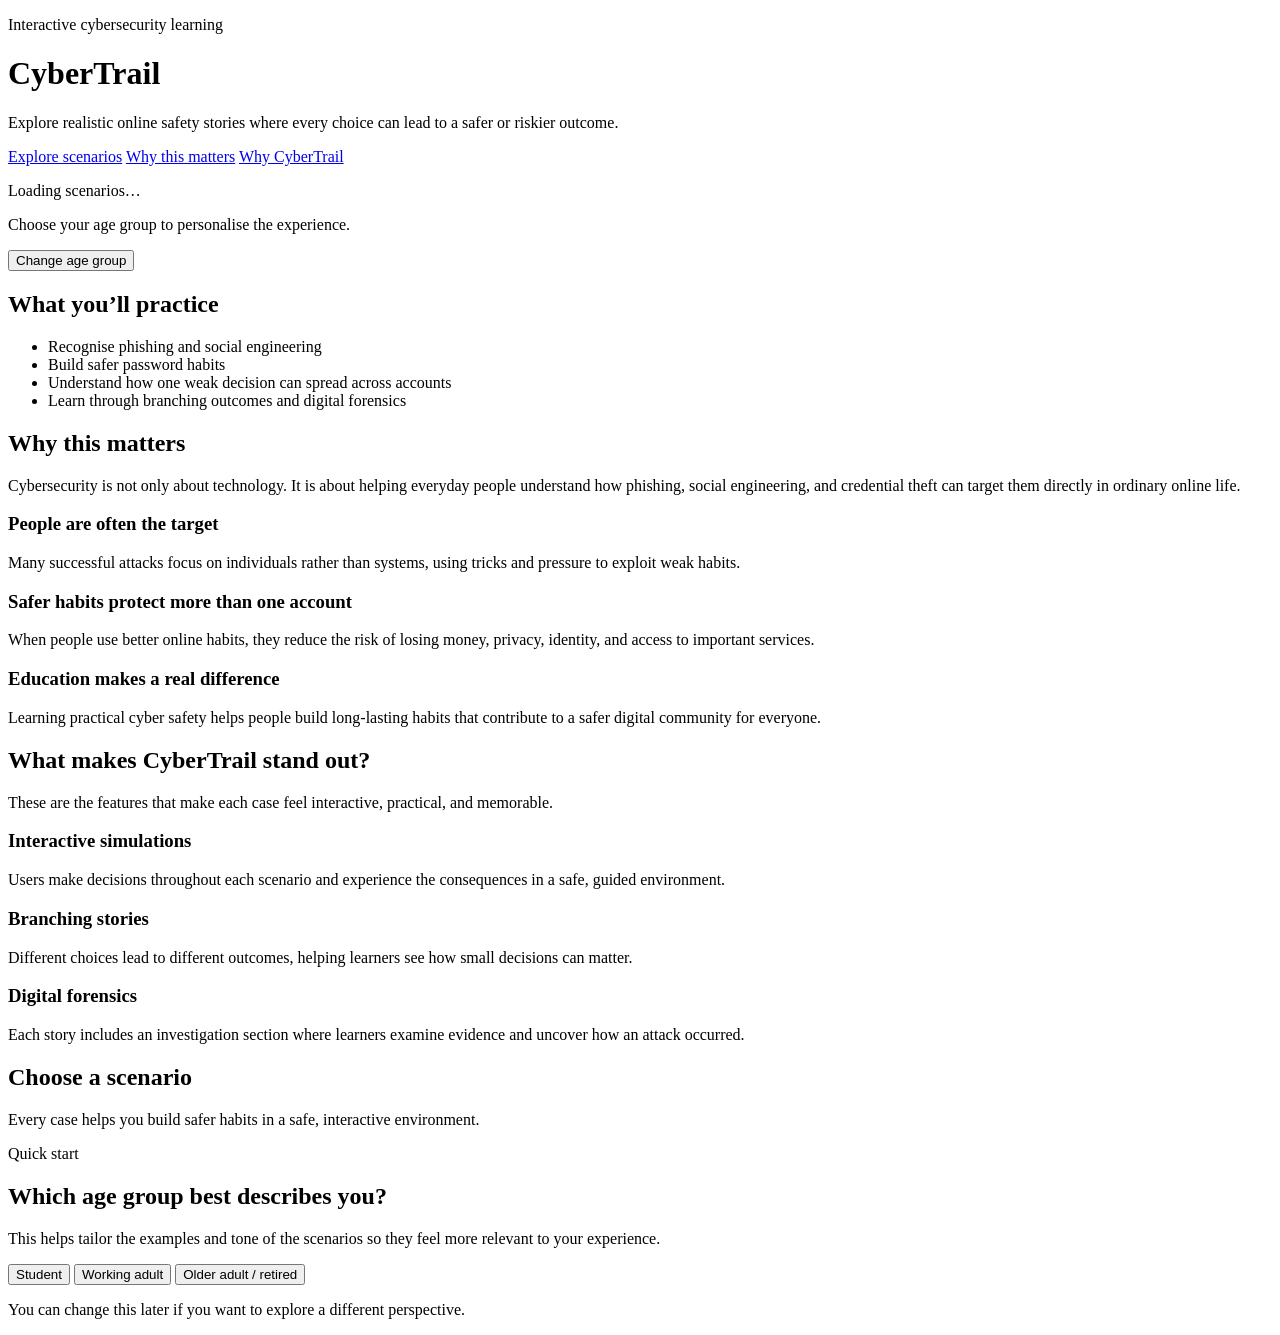
==== index.html @ ab42c4f7 "Create index.html Dashboard, showing things like why it is important to have safe habits online and " ====
<!DOCTYPE html>
<html lang="en">
<head>
  <meta charset="UTF-8">
  <meta name="viewport" content="width=device-width, initial-scale=1.0">
  <title>CyberTrail Dashboard</title>
  <link rel="stylesheet" href="css/dashboard_style.css">
</head>
<body>
  <div class="dashboard-shell">
    <header class="hero">
      <div class="hero-copy">
        <p class="eyebrow">Interactive cybersecurity learning</p>
        <h1>CyberTrail</h1>
        <p class="hero-text">
          Explore realistic online safety stories where every choice can lead to a safer or riskier outcome.
        </p>
        <div class="hero-actions">
          <a class="primary-btn" href="#scenarios">Explore scenarios</a>
          <a class="secondary-btn" href="#why-this-matters">Why this matters</a>
          <a class="secondary-btn" href="#why-cybertrail">Why CyberTrail</a>
        </div>
      </div>

      <div class="hero-panel">
        <p class="hero-pill" id="scenario-count">Loading scenarios…</p>
        <p class="hero-pill hero-pill--subtle" id="age-group-summary">Choose your age group to personalise the experience.</p>
        <button type="button" class="secondary-btn age-reopen-btn" id="age-group-trigger">Change age group</button>
        <h2>What you’ll practice</h2>
        <ul>
          <li>Recognise phishing and social engineering</li>
          <li>Build safer password habits</li>
          <li>Understand how one weak decision can spread across accounts</li>
          <li>Learn through branching outcomes and digital forensics</li>
        </ul>
      </div>
    </header>

    <main>
      <section id="why-this-matters" class="info-section">
        <div class="section-heading">
          <h2>Why this matters</h2>
          <p>Cybersecurity is not only about technology. It is about helping everyday people understand how phishing, social engineering, and credential theft can target them directly in ordinary online life.</p>
        </div>
        <div class="info-grid">
          <article class="info-card">
            <h3>People are often the target</h3>
            <p>Many successful attacks focus on individuals rather than systems, using tricks and pressure to exploit weak habits.</p>
          </article>
          <article class="info-card">
            <h3>Safer habits protect more than one account</h3>
            <p>When people use better online habits, they reduce the risk of losing money, privacy, identity, and access to important services.</p>
          </article>
          <article class="info-card">
            <h3>Education makes a real difference</h3>
            <p>Learning practical cyber safety helps people build long-lasting habits that contribute to a safer digital community for everyone.</p>
          </article>
        </div>
      </section>

      <section id="why-cybertrail" class="dashboard-section">
        <div class="section-heading">
          <h2>What makes CyberTrail stand out?</h2>
          <p>These are the features that make each case feel interactive, practical, and memorable.</p>
        </div>
        <div class="info-grid">
          <article class="info-card">
            <h3>Interactive simulations</h3>
            <p>Users make decisions throughout each scenario and experience the consequences in a safe, guided environment.</p>
          </article>
          <article class="info-card">
            <h3>Branching stories</h3>
            <p>Different choices lead to different outcomes, helping learners see how small decisions can matter.</p>
          </article>
          <article class="info-card">
            <h3>Digital forensics</h3>
            <p>Each story includes an investigation section where learners examine evidence and uncover how an attack occurred.</p>
          </article>
        </div>
      </section>

      <section id="scenarios" class="dashboard-section">
        <div class="section-heading">
          <h2>Choose a scenario</h2>
          <p>Every case helps you build safer habits in a safe, interactive environment.</p>
        </div>
        <div id="dashboard" class="dashboard-grid"></div>
      </section>
    </main>
  </div>

  <div id="age-group-modal" class="modal is-hidden" aria-hidden="true">
    <div class="modal-card">
      <p class="eyebrow">Quick start</p>
      <h2>Which age group best describes you?</h2>
      <p class="modal-copy">This helps tailor the examples and tone of the scenarios so they feel more relevant to your experience.</p>
      <div class="age-options">
        <button class="age-option" data-age-group="student">Student</button>
        <button class="age-option" data-age-group="working-adult">Working adult</button>
        <button class="age-option" data-age-group="older-adult">Older adult / retired</button>
      </div>
      <p class="modal-help">You can change this later if you want to explore a different perspective.</p>
    </div>
  </div>

  <script src="data/password_student.js"></script>
  <script src="js/dashboard.js"></script>
</body>
</html>
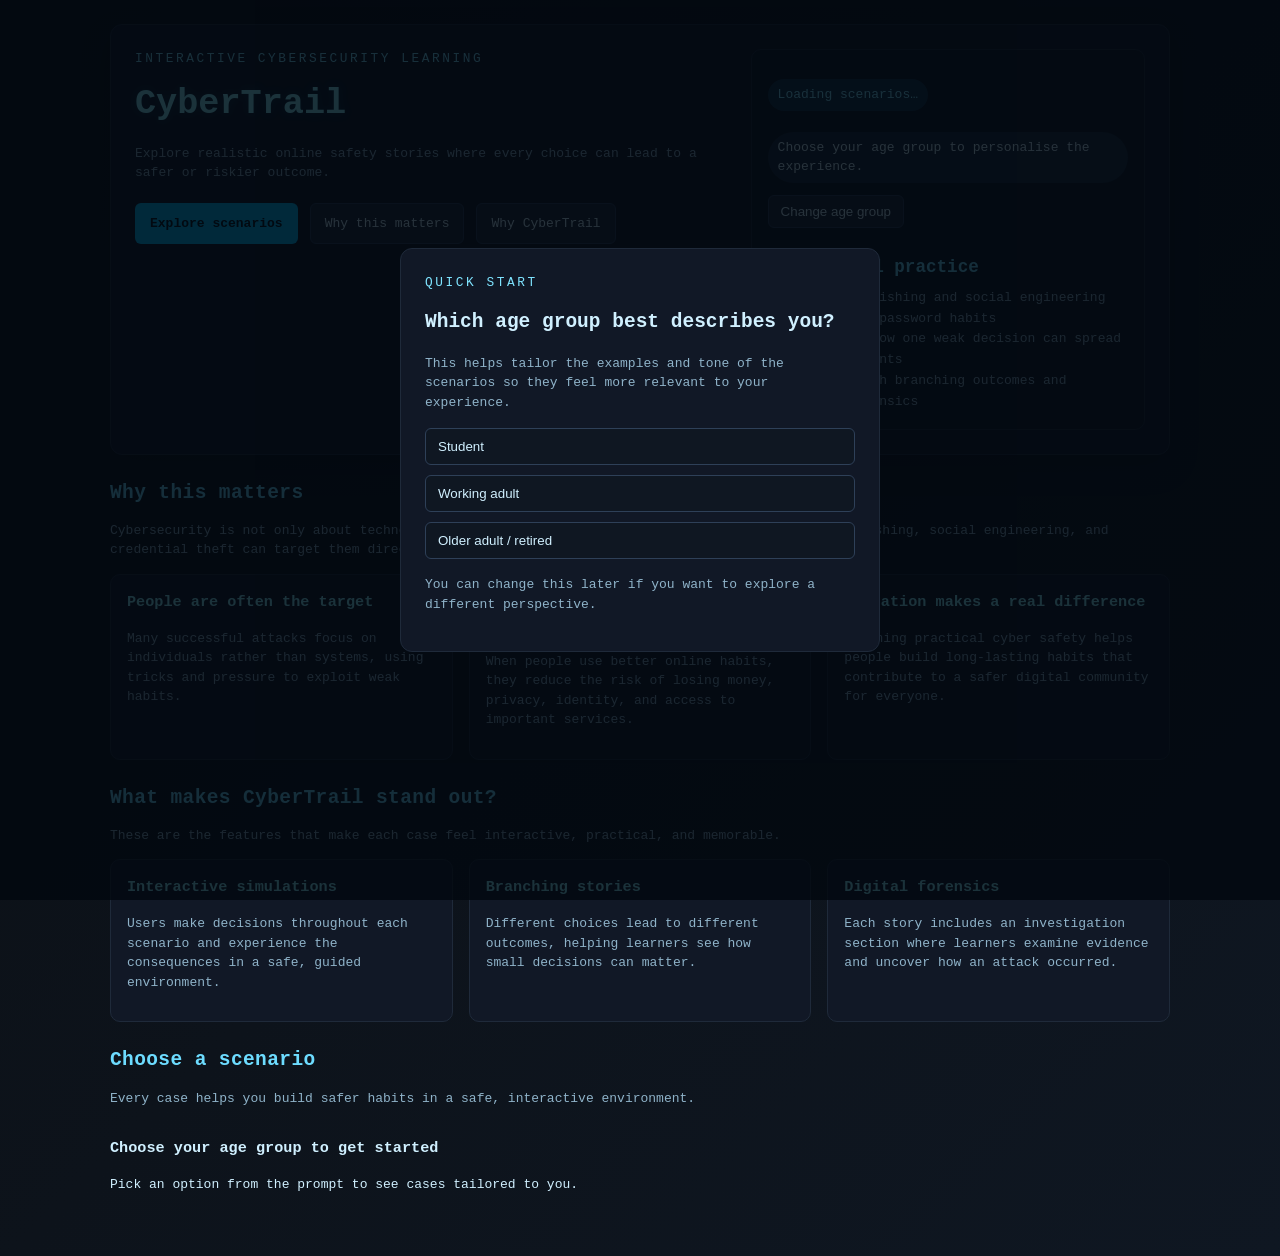
==== commit ad8efd69: "Update index.html Uses the new manifest.js and scenario-loader.js files." ====
--- a/index.html
+++ b/index.html
@@ -16,7 +16,7 @@
           Explore realistic online safety stories where every choice can lead to a safer or riskier outcome.
         </p>
         <div class="hero-actions">
-          <a class="primary-btn" href="#scenarios">Explore scenarios</a>
+          <a class="primary-btn" href="#scenario-list">Explore scenarios</a>
           <a class="secondary-btn" href="#why-this-matters">Why this matters</a>
           <a class="secondary-btn" href="#why-cybertrail">Why CyberTrail</a>
         </div>
@@ -79,7 +79,7 @@
         </div>
       </section>
 
-      <section id="scenarios" class="dashboard-section">
+      <section id="scenario-list" class="dashboard-section">
         <div class="section-heading">
           <h2>Choose a scenario</h2>
           <p>Every case helps you build safer habits in a safe, interactive environment.</p>
@@ -103,7 +103,8 @@
     </div>
   </div>
 
-  <script src="data/password_student.js"></script>
+  <script src="data/manifest.js"></script>
+  <script src="js/scenario-loader.js"></script>
   <script src="js/dashboard.js"></script>
 </body>
 </html>
--- a/css/dashboard_style.css
+++ b/css/dashboard_style.css
@@ -0,0 +1,269 @@
+:root {
+  --bg: #0b0f14;
+  --panel: #111826;
+  --panel-alt: #0f1722;
+  --border: #1f2a3a;
+  --accent: #00c2ff;
+  --accent-strong: #0099cc;
+  --accent-soft: #7fe4ff;
+  --heading: #8ef4ff;
+  --heading-alt: #6ddcff;
+  --text: #d0f0ff;
+  --muted: #8fb3c9;
+}
+
+* {
+  box-sizing: border-box;
+  scroll-behavior: smooth;
+}
+
+html {
+  scroll-padding-top: 15px;
+}
+
+body {
+  margin: 0;
+  min-height: 100vh;
+  background: linear-gradient(135deg, #0b0f14 0%, #0f1722 100%);
+  color: var(--text);
+  font-family: monospace;
+  line-height: 1.5;
+}
+
+.dashboard-shell {
+  max-width: 1100px;
+  margin: 0 auto;
+  padding: 24px 20px 48px;
+}
+
+.hero {
+  display: grid;
+  grid-template-columns: 1.2fr 0.8fr;
+  gap: 24px;
+  align-items: start;
+  background: var(--panel);
+  border: 1px solid var(--border);
+  border-radius: 12px;
+  padding: 24px;
+  margin-bottom: 24px;
+  box-shadow: 0 12px 30px rgba(0, 0, 0, 0.2);
+}
+
+.eyebrow {
+  margin: 0 0 10px;
+  color: var(--accent-soft);
+  text-transform: uppercase;
+  letter-spacing: 0.2em;
+  font-size: 0.8rem;
+}
+
+.hero h1 {
+  margin: 0 0 8px;
+  font-size: 2.2rem;
+  color: var(--heading);
+  text-shadow: 0 0 10px rgba(0, 194, 255, 0.18);
+}
+
+.hero-text,
+.section-heading p,
+.info-card p,
+.scenario-card p,
+.modal-copy,
+.modal-help {
+  color: var(--muted);
+}
+
+.hero-actions {
+  display: flex;
+  flex-wrap: wrap;
+  gap: 8px;
+  margin-top: 16px;
+}
+
+.primary-btn,
+.secondary-btn {
+  display: inline-block;
+  text-decoration: none;
+  border-radius: 6px;
+  padding: 10px 14px;
+  margin: 4px 4px 0 0;
+  border: 1px solid transparent;
+}
+
+.primary-btn {
+  background: var(--accent);
+  color: #03131d;
+  font-weight: bold;
+}
+
+.secondary-btn,
+.age-reopen-btn {
+  background: #1f2a3a;
+  color: var(--text);
+  border-color: #2e4058;
+}
+
+.primary-btn:hover {
+  background: var(--accent-strong);
+}
+
+.secondary-btn:hover,
+.age-reopen-btn:hover {
+  background: #243447;
+}
+
+.hero-panel {
+  background: var(--panel-alt);
+  border: 1px solid var(--border);
+  border-radius: 10px;
+  padding: 16px;
+}
+
+.hero-panel h2 {
+  margin: 14px 0 8px;
+  font-size: 1.1rem;
+  color: var(--heading-alt);
+}
+
+.hero-panel ul {
+  margin: 0;
+  padding-left: 18px;
+  color: var(--muted);
+  line-height: 1.6;
+}
+
+.hero-pill {
+  display: inline-block;
+  background: #14344a;
+  color: var(--accent-soft);
+  padding: 6px 10px;
+  border-radius: 999px;
+  margin-bottom: 8px;
+}
+
+.hero-pill--subtle {
+  background: #1b2b3d;
+  color: var(--text);
+}
+
+.age-reopen-btn {
+  margin: 4px 0 12px 0;
+  padding: 8px 12px;
+}
+
+.info-section,
+.dashboard-section {
+  margin-top: 24px;
+}
+
+.section-heading {
+  margin-bottom: 14px;
+}
+
+.section-heading h2 {
+  margin: 10px 0 8px;
+  color: var(--heading-alt);
+  letter-spacing: 0.02em;
+}
+
+.info-grid,
+.dashboard-grid {
+  display: grid;
+  gap: 16px;
+}
+
+.info-grid {
+  grid-template-columns: repeat(3, minmax(0, 1fr));
+}
+
+.dashboard-grid {
+  grid-template-columns: repeat(2, minmax(0, 1fr));
+}
+
+.info-card,
+.scenario-card {
+  background: var(--panel);
+  border: 1px solid var(--border);
+  border-radius: 10px;
+  padding: 16px;
+}
+
+.info-card h3,
+.scenario-card h3 {
+  margin-top: 0;
+  color: var(--heading);
+}
+
+.card-top {
+  display: flex;
+  gap: 8px;
+  flex-wrap: wrap;
+  margin-bottom: 10px;
+}
+
+.card-badge {
+  background: #14344a;
+  color: var(--accent-soft);
+  padding: 4px 8px;
+  border-radius: 999px;
+  font-size: 0.85rem;
+}
+
+.card-badge.secondary {
+  background: #1b2b3d;
+  color: #9bd9ff;
+}
+
+.modal {
+  position: fixed;
+  inset: 0;
+  background: rgba(2, 8, 15, 0.82);
+  display: flex;
+  align-items: center;
+  justify-content: center;
+  padding: 20px;
+  z-index: 1000;
+}
+
+.modal.is-hidden {
+  display: none;
+}
+
+.modal-card {
+  background: var(--panel);
+  border: 1px solid var(--border);
+  border-radius: 12px;
+  padding: 24px;
+  width: min(100%, 480px);
+}
+
+.age-options {
+  display: grid;
+  gap: 10px;
+  margin: 16px 0;
+}
+
+.age-option {
+  background: var(--panel-alt);
+  border: 1px solid #2e4058;
+  color: var(--text);
+  padding: 10px 12px;
+  text-align: left;
+  border-radius: 6px;
+  width: 100%;
+}
+
+.age-option:hover {
+  background: #14344a;
+}
+
+@media (max-width: 900px) {
+  .hero {
+    grid-template-columns: 1fr;
+  }
+
+  .info-grid,
+  .dashboard-grid {
+    grid-template-columns: 1fr;
+  }
+}
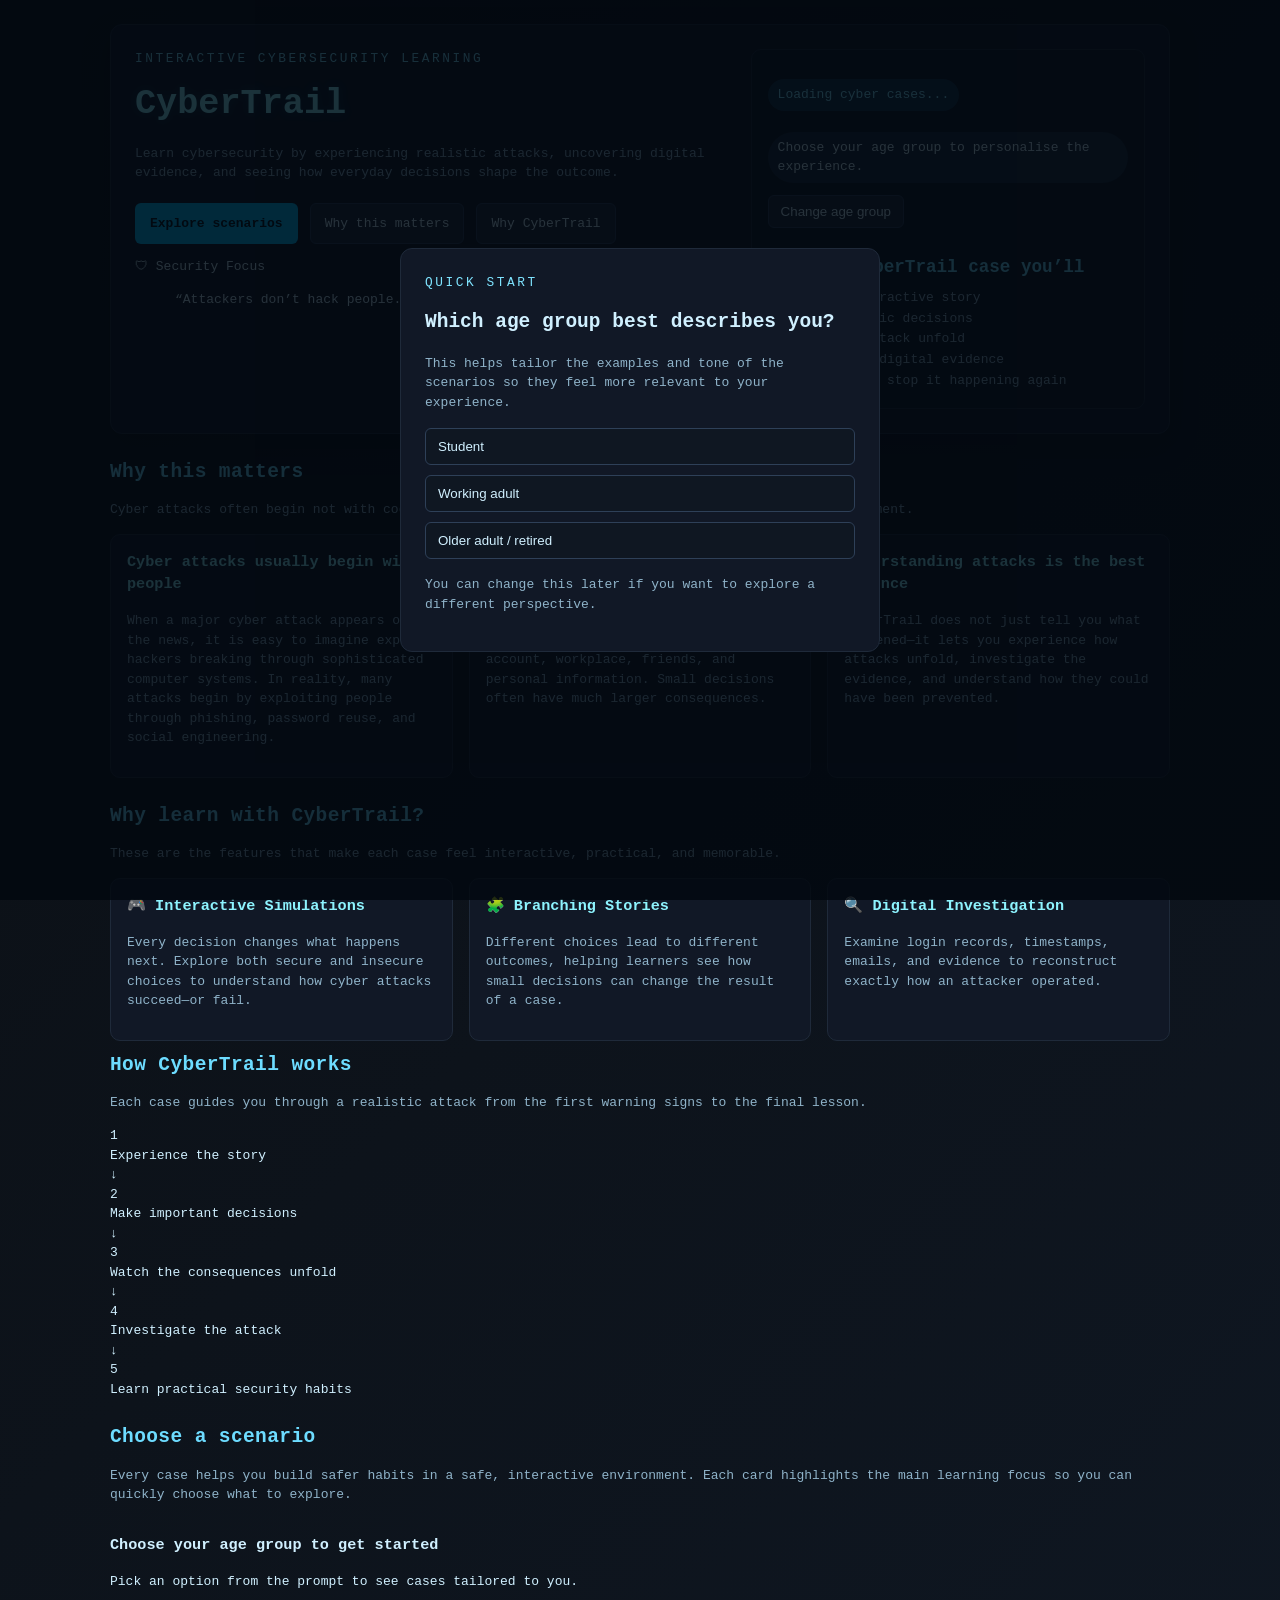
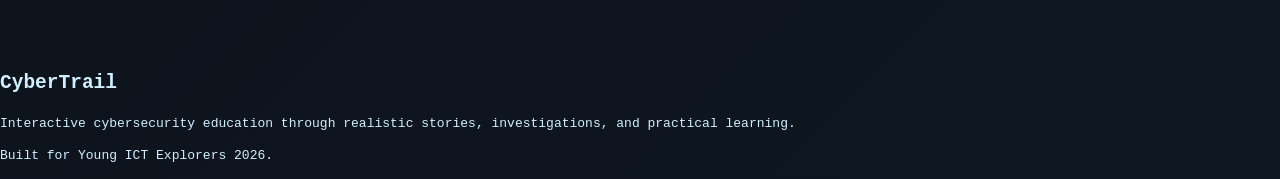
==== commit 4952fc9e: "Update index.html More detailed description of project and goals and outline of scenario cases" ====
--- a/index.html
+++ b/index.html
@@ -13,25 +13,31 @@
         <p class="eyebrow">Interactive cybersecurity learning</p>
         <h1>CyberTrail</h1>
         <p class="hero-text">
-          Explore realistic online safety stories where every choice can lead to a safer or riskier outcome.
+          Learn cybersecurity by experiencing realistic attacks, uncovering digital evidence, and seeing how everyday decisions shape the outcome.
         </p>
         <div class="hero-actions">
           <a class="primary-btn" href="#scenario-list">Explore scenarios</a>
           <a class="secondary-btn" href="#why-this-matters">Why this matters</a>
           <a class="secondary-btn" href="#why-cybertrail">Why CyberTrail</a>
         </div>
+
+        <div class="hero-focus" aria-label="Security focus">
+          <p class="hero-focus-title">🛡 Security Focus</p>
+          <blockquote>“Attackers don’t hack people. They manipulate them.”</blockquote>
+        </div>
       </div>
 
       <div class="hero-panel">
-        <p class="hero-pill" id="scenario-count">Loading scenarios…</p>
+        <p class="hero-pill" id="scenario-count">Loading cyber cases...</p>
         <p class="hero-pill hero-pill--subtle" id="age-group-summary">Choose your age group to personalise the experience.</p>
         <button type="button" class="secondary-btn age-reopen-btn" id="age-group-trigger">Change age group</button>
-        <h2>What you’ll practice</h2>
-        <ul>
-          <li>Recognise phishing and social engineering</li>
-          <li>Build safer password habits</li>
-          <li>Understand how one weak decision can spread across accounts</li>
-          <li>Learn through branching outcomes and digital forensics</li>
+        <h2>In each CyberTrail case you’ll</h2>
+        <ul class="check-list">
+          <li>Read an interactive story</li>
+          <li>Make realistic decisions</li>
+          <li>Watch the attack unfold</li>
+          <li>Investigate digital evidence</li>
+          <li>Learn how to stop it happening again</li>
         </ul>
       </div>
     </header>
@@ -40,49 +46,67 @@
       <section id="why-this-matters" class="info-section">
         <div class="section-heading">
           <h2>Why this matters</h2>
-          <p>Cybersecurity is not only about technology. It is about helping everyday people understand how phishing, social engineering, and credential theft can target them directly in ordinary online life.</p>
+          <p>Cyber attacks often begin not with code, but with a person making a small decision at the wrong moment.</p>
         </div>
         <div class="info-grid">
           <article class="info-card">
-            <h3>People are often the target</h3>
-            <p>Many successful attacks focus on individuals rather than systems, using tricks and pressure to exploit weak habits.</p>
+            <h3>Cyber attacks usually begin with people</h3>
+            <p>When a major cyber attack appears on the news, it is easy to imagine expert hackers breaking through sophisticated computer systems. In reality, many attacks begin by exploiting people through phishing, password reuse, and social engineering.</p>
           </article>
           <article class="info-card">
-            <h3>Safer habits protect more than one account</h3>
-            <p>When people use better online habits, they reduce the risk of losing money, privacy, identity, and access to important services.</p>
+            <h3>One mistake can spread surprisingly far</h3>
+            <p>Reusing a password or trusting the wrong email can affect your bank account, workplace, friends, and personal information. Small decisions often have much larger consequences.</p>
           </article>
           <article class="info-card">
-            <h3>Education makes a real difference</h3>
-            <p>Learning practical cyber safety helps people build long-lasting habits that contribute to a safer digital community for everyone.</p>
+            <h3>Understanding attacks is the best defence</h3>
+            <p>CyberTrail does not just tell you what happened—it lets you experience how attacks unfold, investigate the evidence, and understand how they could have been prevented.</p>
           </article>
         </div>
       </section>
 
       <section id="why-cybertrail" class="dashboard-section">
         <div class="section-heading">
-          <h2>What makes CyberTrail stand out?</h2>
+          <h2>Why learn with CyberTrail?</h2>
           <p>These are the features that make each case feel interactive, practical, and memorable.</p>
         </div>
         <div class="info-grid">
           <article class="info-card">
-            <h3>Interactive simulations</h3>
-            <p>Users make decisions throughout each scenario and experience the consequences in a safe, guided environment.</p>
+            <h3>🎮 Interactive Simulations</h3>
+            <p>Every decision changes what happens next. Explore both secure and insecure choices to understand how cyber attacks succeed—or fail.</p>
           </article>
           <article class="info-card">
-            <h3>Branching stories</h3>
-            <p>Different choices lead to different outcomes, helping learners see how small decisions can matter.</p>
+            <h3>🧩 Branching Stories</h3>
+            <p>Different choices lead to different outcomes, helping learners see how small decisions can change the result of a case.</p>
           </article>
           <article class="info-card">
-            <h3>Digital forensics</h3>
-            <p>Each story includes an investigation section where learners examine evidence and uncover how an attack occurred.</p>
+            <h3>🔍 Digital Investigation</h3>
+            <p>Examine login records, timestamps, emails, and evidence to reconstruct exactly how an attacker operated.</p>
           </article>
+        </div>
+      </section>
+
+      <section class="process-section" aria-labelledby="process-title">
+        <div class="section-heading">
+          <h2 id="process-title">How CyberTrail works</h2>
+          <p>Each case guides you through a realistic attack from the first warning signs to the final lesson.</p>
+        </div>
+        <div class="process-steps">
+          <div class="process-step"><span class="step-number">1</span><div>Experience the story</div></div>
+          <div class="process-arrow">↓</div>
+          <div class="process-step"><span class="step-number">2</span><div>Make important decisions</div></div>
+          <div class="process-arrow">↓</div>
+          <div class="process-step"><span class="step-number">3</span><div>Watch the consequences unfold</div></div>
+          <div class="process-arrow">↓</div>
+          <div class="process-step"><span class="step-number">4</span><div>Investigate the attack</div></div>
+          <div class="process-arrow">↓</div>
+          <div class="process-step"><span class="step-number">5</span><div>Learn practical security habits</div></div>
         </div>
       </section>
 
       <section id="scenario-list" class="dashboard-section">
         <div class="section-heading">
           <h2>Choose a scenario</h2>
-          <p>Every case helps you build safer habits in a safe, interactive environment.</p>
+          <p>Every case helps you build safer habits in a safe, interactive environment. Each card highlights the main learning focus so you can quickly choose what to explore.</p>
         </div>
         <div id="dashboard" class="dashboard-grid"></div>
       </section>
@@ -103,6 +127,13 @@
     </div>
   </div>
 
+  <footer class="footer">
+    <div class="footer-line"></div>
+    <h2>CyberTrail</h2>
+    <p>Interactive cybersecurity education through realistic stories, investigations, and practical learning.</p>
+    <p>Built for Young ICT Explorers 2026.</p>
+  </footer>
+
   <script src="data/manifest.js"></script>
   <script src="js/scenario-loader.js"></script>
   <script src="js/dashboard.js"></script>
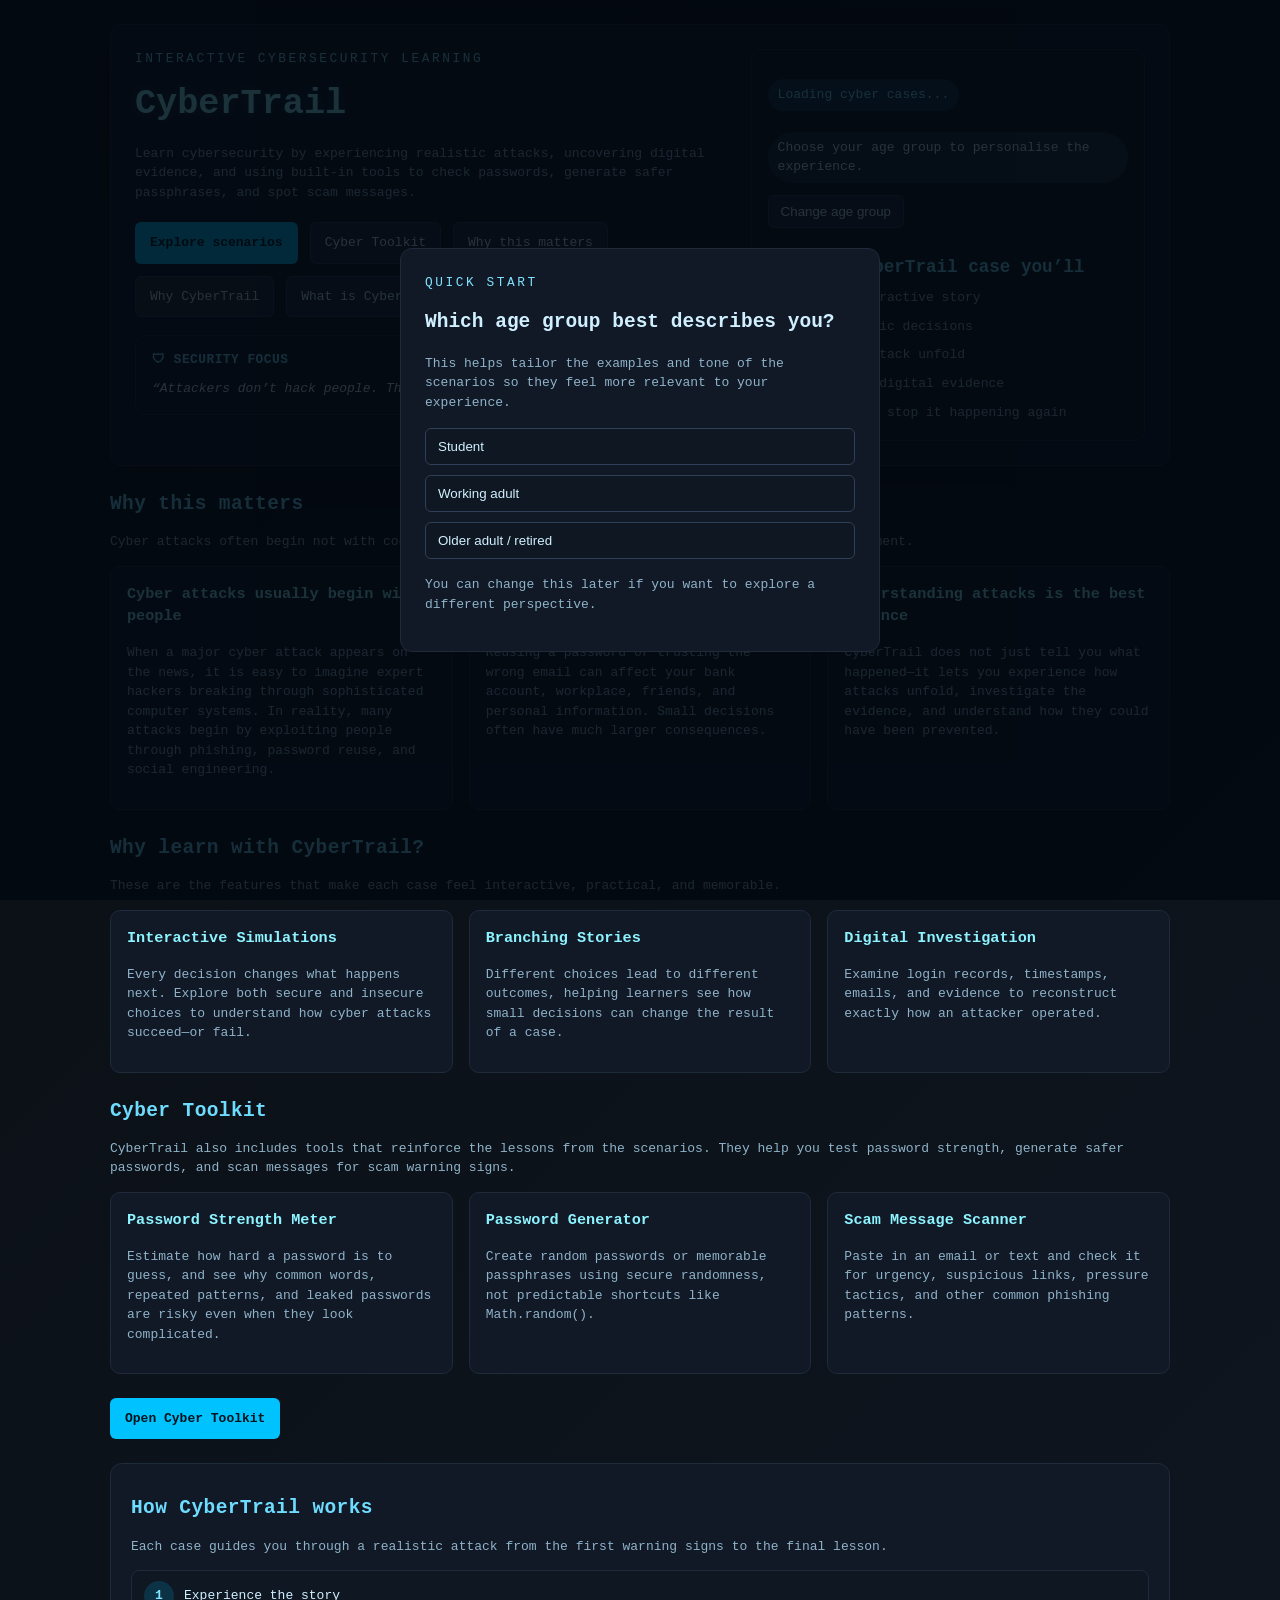
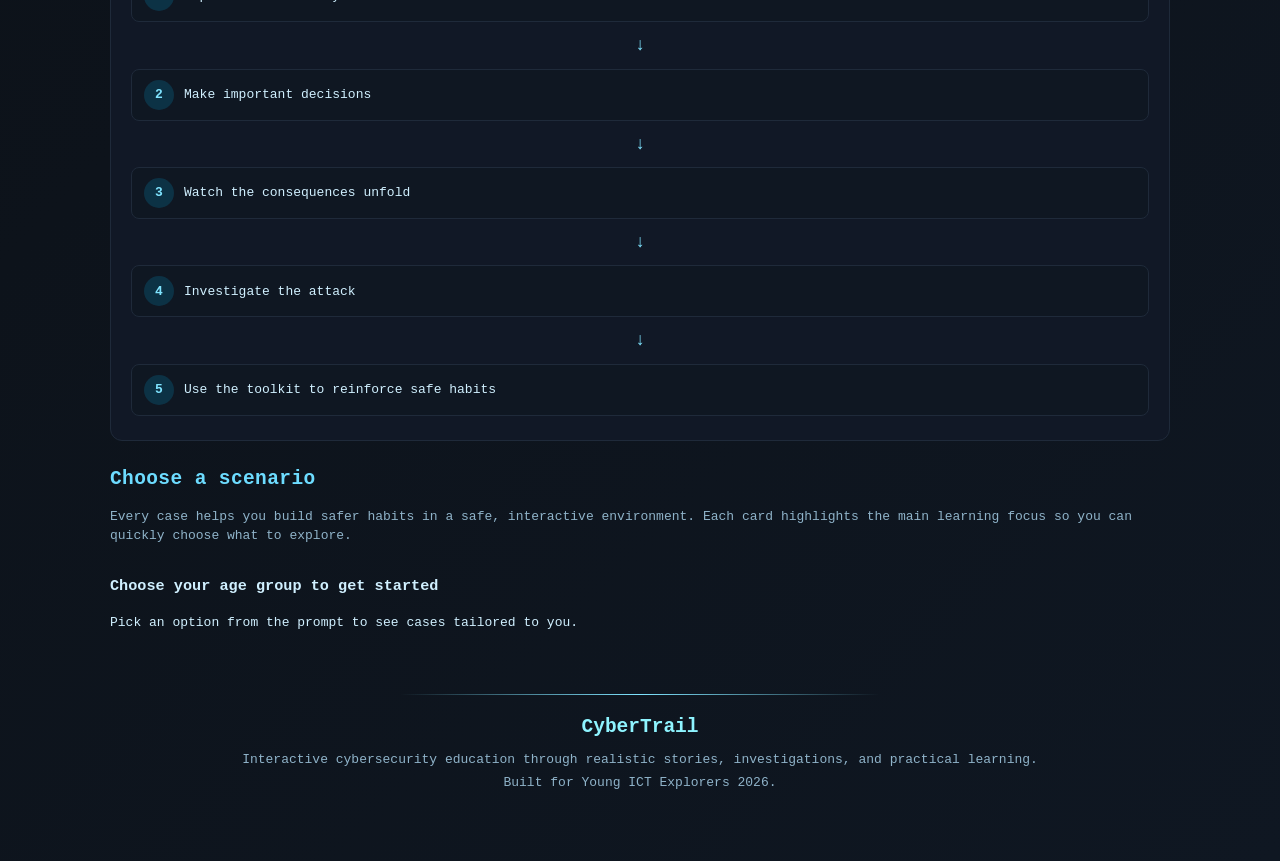
==== commit b3af4369: "Update index.html Added Cyber Toolkit description" ====
--- a/index.html
+++ b/index.html
@@ -13,12 +13,14 @@
         <p class="eyebrow">Interactive cybersecurity learning</p>
         <h1>CyberTrail</h1>
         <p class="hero-text">
-          Learn cybersecurity by experiencing realistic attacks, uncovering digital evidence, and seeing how everyday decisions shape the outcome.
+          Learn cybersecurity by experiencing realistic attacks, uncovering digital evidence, and using built-in tools to check passwords, generate safer passphrases, and spot scam messages.
         </p>
         <div class="hero-actions">
           <a class="primary-btn" href="#scenario-list">Explore scenarios</a>
+          <a class="secondary-btn" href="tools.html">Cyber Toolkit</a>
           <a class="secondary-btn" href="#why-this-matters">Why this matters</a>
           <a class="secondary-btn" href="#why-cybertrail">Why CyberTrail</a>
+          <a class="secondary-btn" href="#cyber-toolkit">What is Cyber Toolkit?</a>
         </div>
 
         <div class="hero-focus" aria-label="Security focus">
@@ -71,17 +73,45 @@
         </div>
         <div class="info-grid">
           <article class="info-card">
-            <h3>🎮 Interactive Simulations</h3>
+            <h3>Interactive Simulations</h3>
             <p>Every decision changes what happens next. Explore both secure and insecure choices to understand how cyber attacks succeed—or fail.</p>
           </article>
           <article class="info-card">
-            <h3>🧩 Branching Stories</h3>
+            <h3>Branching Stories</h3>
             <p>Different choices lead to different outcomes, helping learners see how small decisions can change the result of a case.</p>
           </article>
           <article class="info-card">
-            <h3>🔍 Digital Investigation</h3>
+            <h3>Digital Investigation</h3>
             <p>Examine login records, timestamps, emails, and evidence to reconstruct exactly how an attacker operated.</p>
           </article>
+        </div>
+      </section>
+
+      <section id="cyber-toolkit" class="dashboard-section">
+        <div class="section-heading">
+          <h2>Cyber Toolkit</h2>
+          <p>
+            CyberTrail also includes tools that reinforce the lessons from the scenarios.
+            They help you test password strength, generate safer passwords, and scan messages for scam warning signs.
+          </p>
+        </div>
+        <div class="info-grid">
+          <article class="info-card">
+            <h3>Password Strength Meter</h3>
+            <p>Estimate how hard a password is to guess, and see why common words, repeated patterns, and leaked passwords are risky even when they look complicated.</p>
+          </article>
+          <article class="info-card">
+            <h3>Password Generator</h3>
+            <p>Create random passwords or memorable passphrases using secure randomness, not predictable shortcuts like <code>Math.random()</code>.</p>
+          </article>
+          <article class="info-card">
+            <h3>Scam Message Scanner</h3>
+            <p>Paste in an email or text and check it for urgency, suspicious links, pressure tactics, and other common phishing patterns.</p>
+          </article>
+        </div>
+        <div class="tool-callout">
+          <br>
+          <a class="primary-btn" href="tools.html">Open Cyber Toolkit</a>
         </div>
       </section>
 
@@ -99,7 +129,7 @@
           <div class="process-arrow">↓</div>
           <div class="process-step"><span class="step-number">4</span><div>Investigate the attack</div></div>
           <div class="process-arrow">↓</div>
-          <div class="process-step"><span class="step-number">5</span><div>Learn practical security habits</div></div>
+          <div class="process-step"><span class="step-number">5</span><div>Use the toolkit to reinforce safe habits</div></div>
         </div>
       </section>
 
--- a/css/dashboard_style.css
+++ b/css/dashboard_style.css
@@ -257,6 +257,153 @@
   background: #14344a;
 }
 
+.hero-focus {
+  margin-top: 18px;
+  padding: 14px 16px;
+  border: 1px solid var(--border);
+  border-radius: 10px;
+  background: rgba(17, 24, 38, 0.85);
+  max-width: 680px;
+}
+
+.hero-focus-title {
+  margin: 0 0 8px;
+  color: var(--heading-alt);
+  font-weight: 700;
+  letter-spacing: 0.04em;
+  text-transform: uppercase;
+  font-size: 0.8rem;
+}
+
+.hero-focus blockquote {
+  margin: 0;
+  color: var(--text);
+  font-style: italic;
+  line-height: 1.7;
+}
+
+.hero-panel .check-list {
+  margin: 0;
+  padding: 0;
+  list-style: none;
+  display: grid;
+  gap: 8px;
+  color: var(--muted);
+}
+
+.hero-panel .check-list li {
+  padding-left: 18px;
+  position: relative;
+}
+
+.hero-panel .check-list li::before {
+  content: "✓";
+  position: absolute;
+  left: 0;
+  color: var(--accent-soft);
+}
+
+.stats-panel {
+  margin-top: 24px;
+  padding: 18px 20px;
+  background: linear-gradient(135deg, rgba(20, 52, 74, 0.55), rgba(17, 24, 38, 0.95));
+  border: 1px solid var(--border);
+  border-radius: 12px;
+  text-align: center;
+}
+
+.stats-panel h3 {
+  margin: 0 0 12px;
+  color: var(--heading);
+  letter-spacing: 0.04em;
+  text-transform: uppercase;
+  font-size: 0.9rem;
+}
+
+.stats-list {
+  display: grid;
+  gap: 10px;
+  color: var(--text);
+  font-weight: 600;
+}
+
+.process-section {
+  margin-top: 24px;
+  background: var(--panel);
+  border: 1px solid var(--border);
+  border-radius: 12px;
+  padding: 20px 20px 24px;
+}
+
+.process-steps {
+  display: grid;
+  gap: 8px;
+  align-items: center;
+  margin-top: 12px;
+}
+
+.process-step {
+  display: flex;
+  align-items: center;
+  gap: 10px;
+  padding: 10px 12px;
+  background: var(--panel-alt);
+  border: 1px solid var(--border);
+  border-radius: 8px;
+  color: var(--text);
+}
+
+.process-step .step-number {
+  display: inline-flex;
+  align-items: center;
+  justify-content: center;
+  width: 30px;
+  height: 30px;
+  border-radius: 999px;
+  background: rgba(0, 194, 255, 0.16);
+  color: var(--accent-soft);
+  font-weight: 700;
+  flex-shrink: 0;
+}
+
+.process-arrow {
+  text-align: center;
+  color: var(--accent-soft);
+  font-size: 1.1rem;
+  padding: 2px 0;
+}
+
+.card-focus {
+  margin: 10px 0 0;
+  font-size: 0.92rem;
+  color: var(--accent-soft);
+  font-weight: 600;
+}
+
+.footer {
+  max-width: 1100px;
+  margin: 0 auto 40px;
+  padding: 0 20px 24px;
+  text-align: center;
+  color: var(--muted);
+}
+
+.footer-line {
+  height: 1px;
+  margin: 0 auto 18px;
+  background: linear-gradient(90deg, transparent, var(--accent-soft), transparent);
+  max-width: 480px;
+}
+
+.footer h2 {
+  margin: 0 0 8px;
+  color: var(--heading);
+}
+
+.footer p {
+  margin: 4px 0;
+}
+
 @media (max-width: 900px) {
   .hero {
     grid-template-columns: 1fr;
@@ -266,4 +413,9 @@
   .dashboard-grid {
     grid-template-columns: 1fr;
   }
-}
+
+  .process-step {
+    flex-direction: column;
+    align-items: flex-start;
+  }
+}
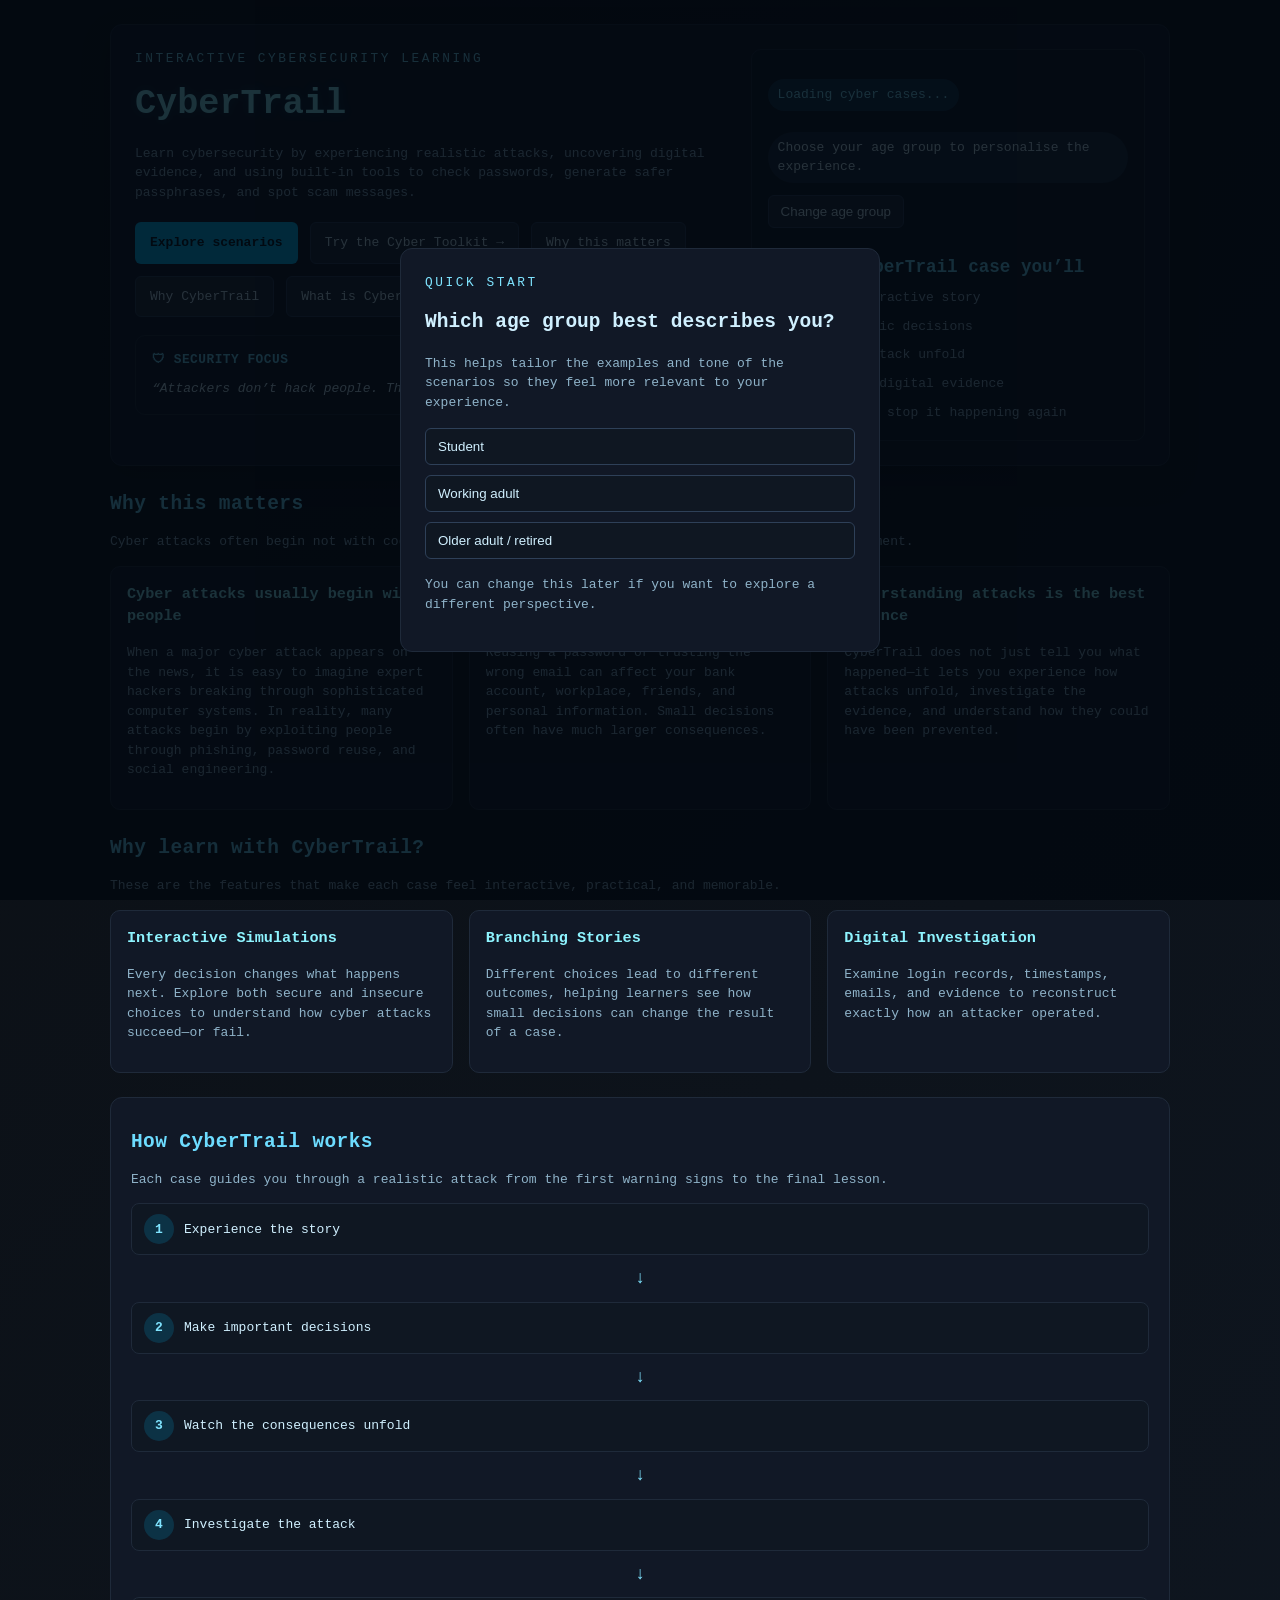
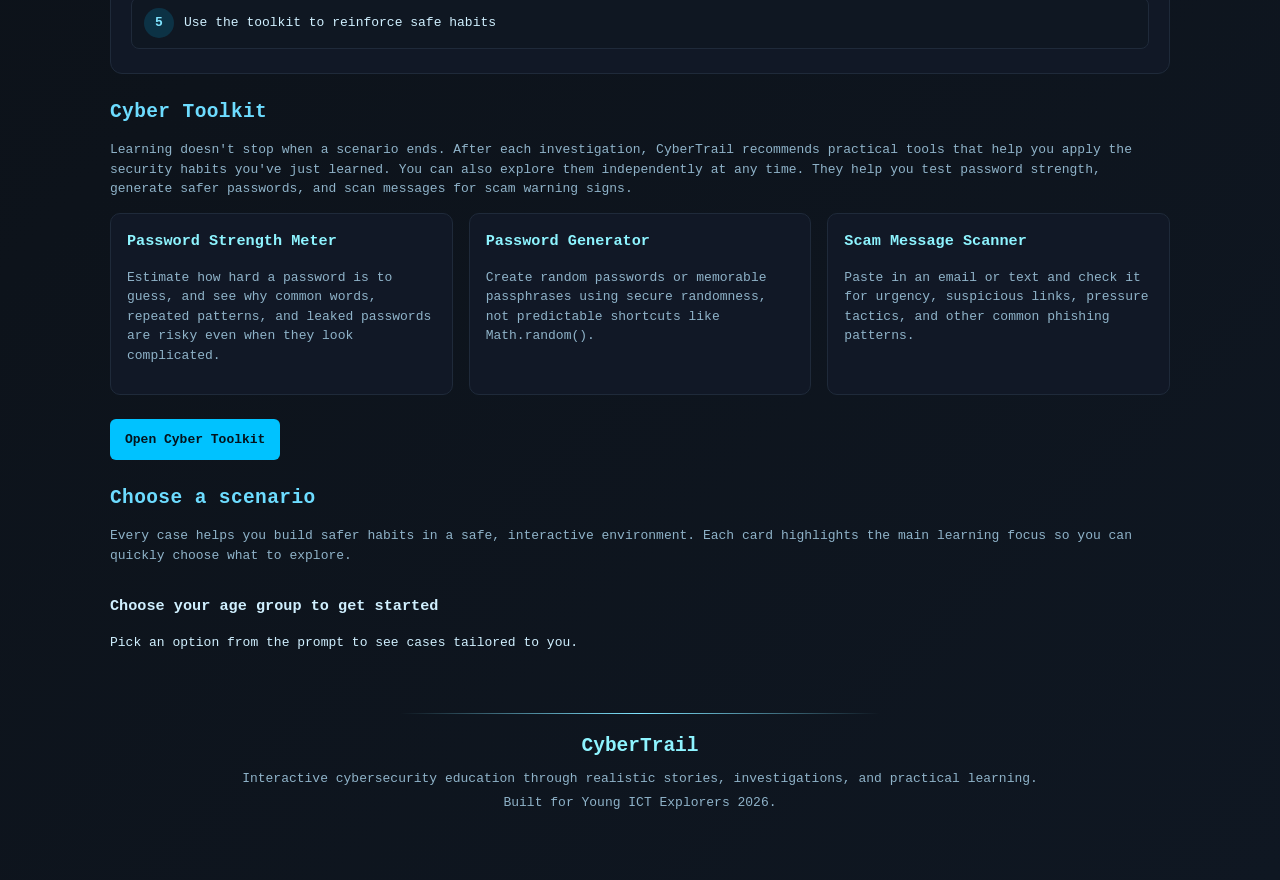
==== commit c96d495a: "Update index.html Changed layout" ====
--- a/index.html
+++ b/index.html
@@ -17,7 +17,7 @@
         </p>
         <div class="hero-actions">
           <a class="primary-btn" href="#scenario-list">Explore scenarios</a>
-          <a class="secondary-btn" href="tools.html">Cyber Toolkit</a>
+          <a class="secondary-btn" href="tools.html">Try the Cyber Toolkit →</a>
           <a class="secondary-btn" href="#why-this-matters">Why this matters</a>
           <a class="secondary-btn" href="#why-cybertrail">Why CyberTrail</a>
           <a class="secondary-btn" href="#cyber-toolkit">What is Cyber Toolkit?</a>
@@ -87,11 +87,32 @@
         </div>
       </section>
 
+      <section class="process-section" aria-labelledby="process-title">
+        <div class="section-heading">
+          <h2 id="process-title">How CyberTrail works</h2>
+          <p>Each case guides you through a realistic attack from the first warning signs to the final lesson.</p>
+        </div>
+        <div class="process-steps">
+          <div class="process-step"><span class="step-number">1</span><div>Experience the story</div></div>
+          <div class="process-arrow">↓</div>
+          <div class="process-step"><span class="step-number">2</span><div>Make important decisions</div></div>
+          <div class="process-arrow">↓</div>
+          <div class="process-step"><span class="step-number">3</span><div>Watch the consequences unfold</div></div>
+          <div class="process-arrow">↓</div>
+          <div class="process-step"><span class="step-number">4</span><div>Investigate the attack</div></div>
+          <div class="process-arrow">↓</div>
+          <div class="process-step"><span class="step-number">5</span><div>Use the toolkit to reinforce safe habits</div></div>
+        </div>
+      </section>
+
       <section id="cyber-toolkit" class="dashboard-section">
         <div class="section-heading">
           <h2>Cyber Toolkit</h2>
           <p>
-            CyberTrail also includes tools that reinforce the lessons from the scenarios.
+            Learning doesn't stop when a scenario ends. After each investigation,
+            CyberTrail recommends practical tools that help you apply the security
+            habits you've just learned. You can also explore them independently at
+            any time.
             They help you test password strength, generate safer passwords, and scan messages for scam warning signs.
           </p>
         </div>
@@ -112,24 +133,6 @@
         <div class="tool-callout">
           <br>
           <a class="primary-btn" href="tools.html">Open Cyber Toolkit</a>
-        </div>
-      </section>
-
-      <section class="process-section" aria-labelledby="process-title">
-        <div class="section-heading">
-          <h2 id="process-title">How CyberTrail works</h2>
-          <p>Each case guides you through a realistic attack from the first warning signs to the final lesson.</p>
-        </div>
-        <div class="process-steps">
-          <div class="process-step"><span class="step-number">1</span><div>Experience the story</div></div>
-          <div class="process-arrow">↓</div>
-          <div class="process-step"><span class="step-number">2</span><div>Make important decisions</div></div>
-          <div class="process-arrow">↓</div>
-          <div class="process-step"><span class="step-number">3</span><div>Watch the consequences unfold</div></div>
-          <div class="process-arrow">↓</div>
-          <div class="process-step"><span class="step-number">4</span><div>Investigate the attack</div></div>
-          <div class="process-arrow">↓</div>
-          <div class="process-step"><span class="step-number">5</span><div>Use the toolkit to reinforce safe habits</div></div>
         </div>
       </section>
 
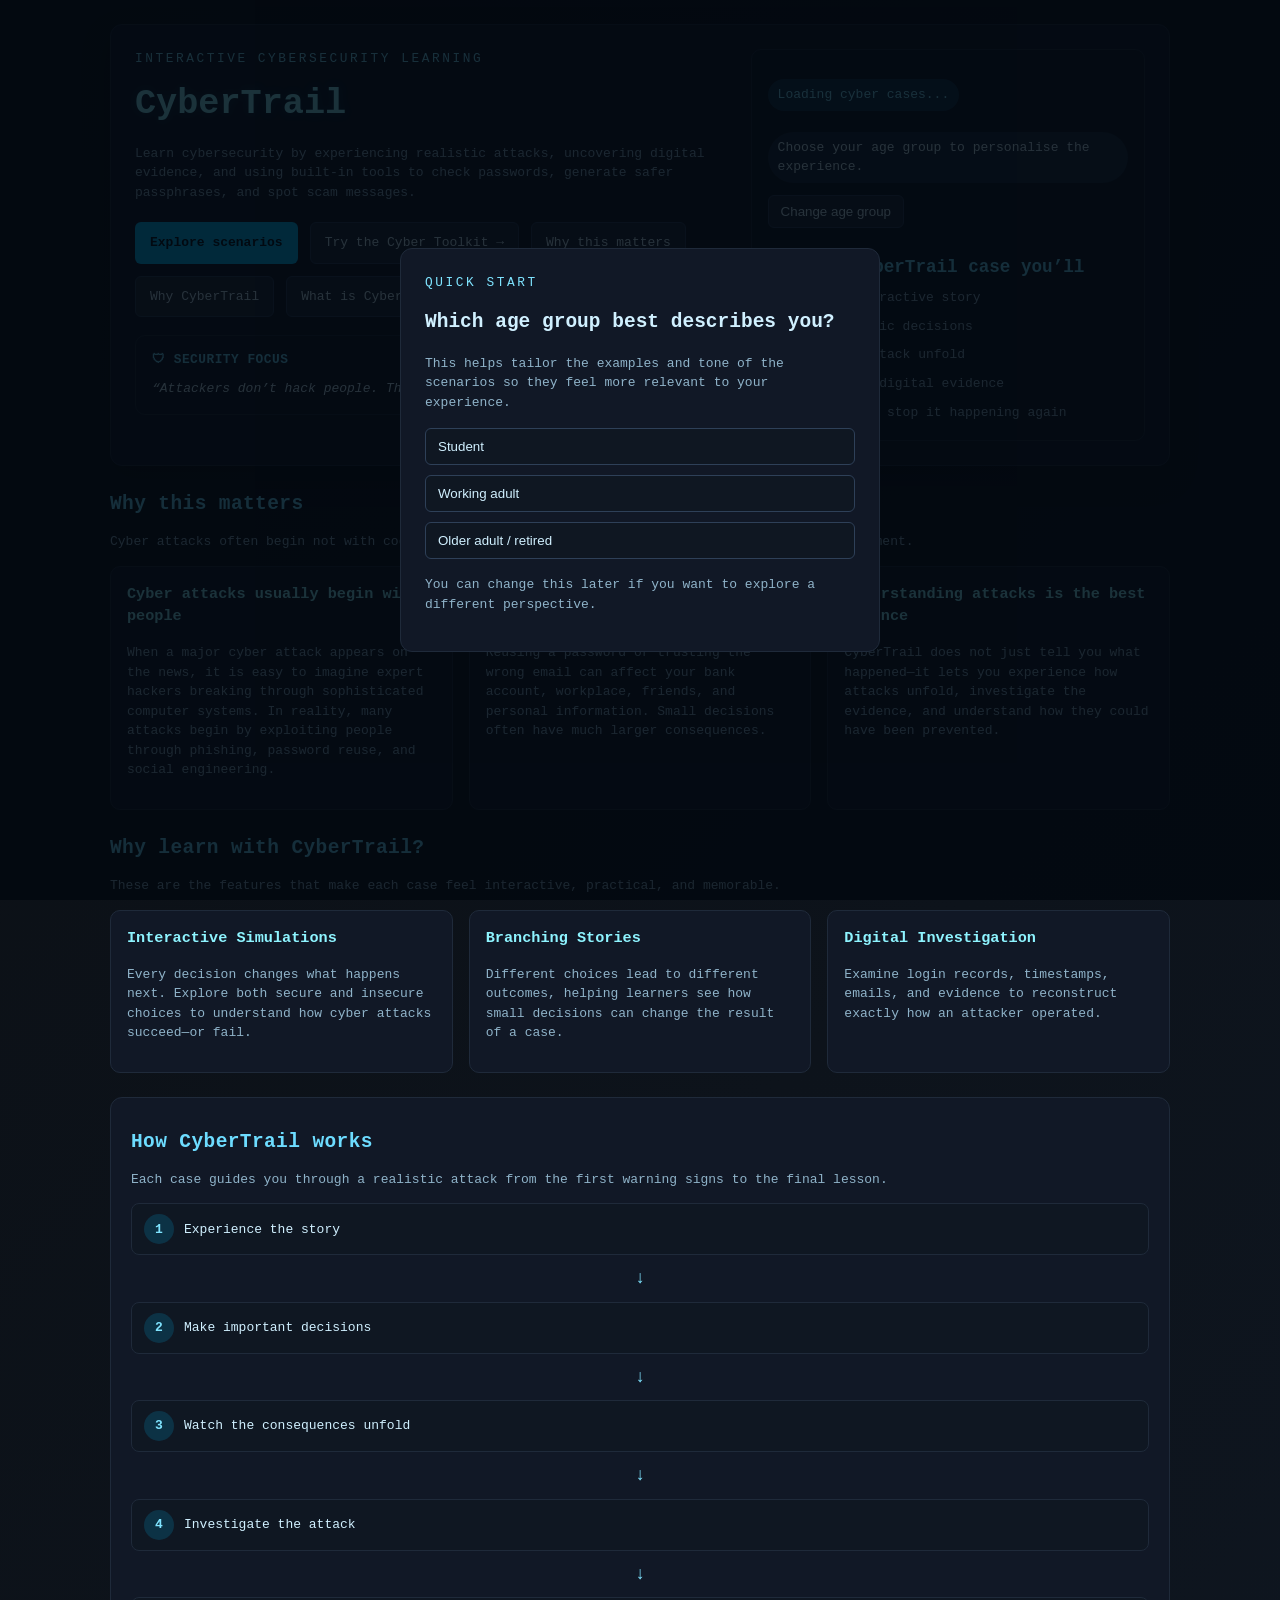
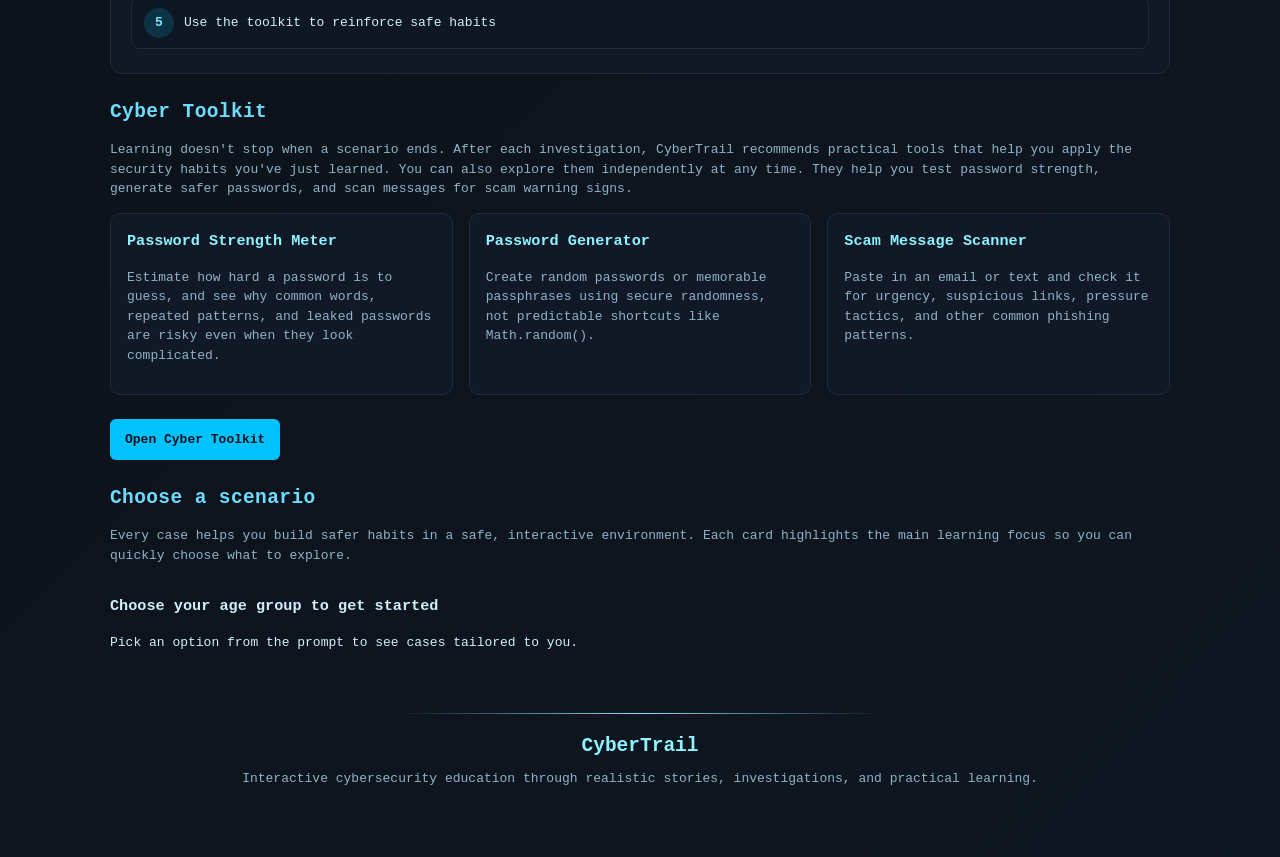
==== commit d72fb92b: "Update index.html" ====
--- a/index.html
+++ b/index.html
@@ -164,7 +164,6 @@
     <div class="footer-line"></div>
     <h2>CyberTrail</h2>
     <p>Interactive cybersecurity education through realistic stories, investigations, and practical learning.</p>
-    <p>Built for Young ICT Explorers 2026.</p>
   </footer>
 
   <script src="data/manifest.js"></script>
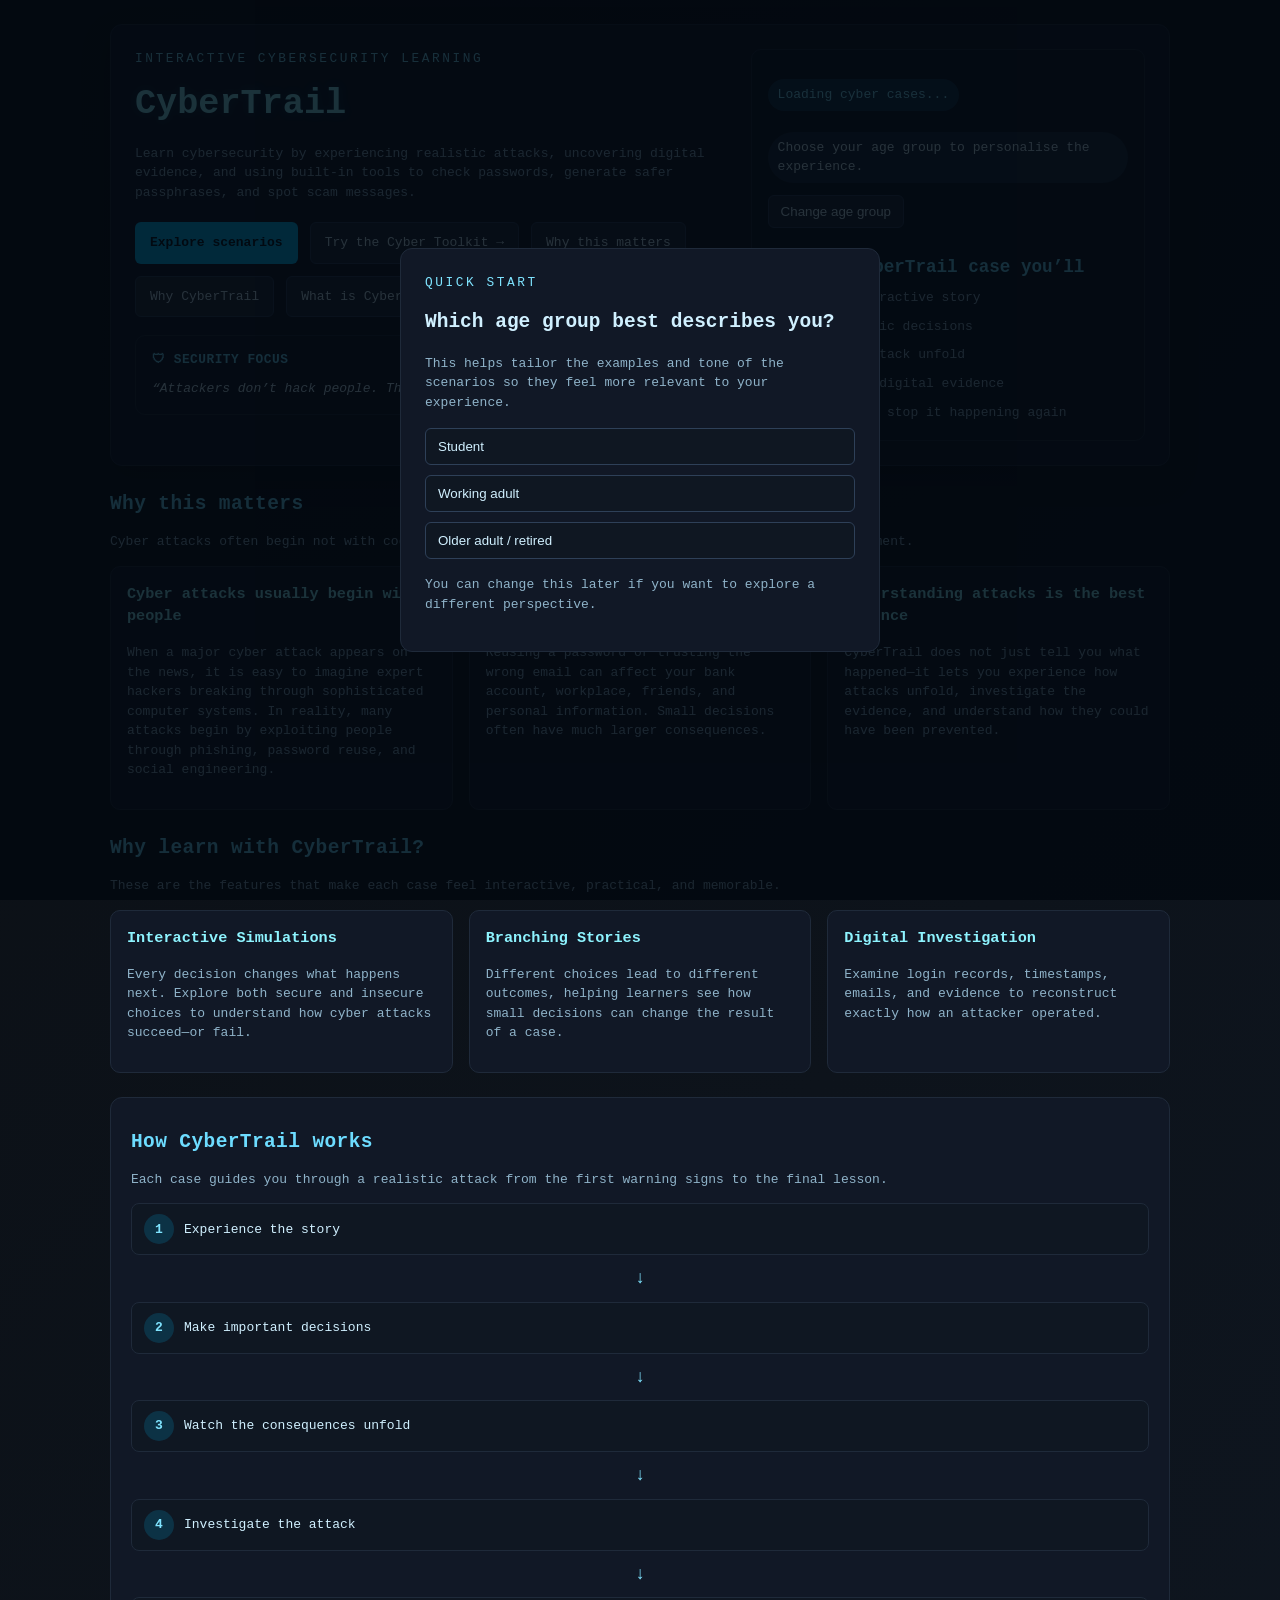
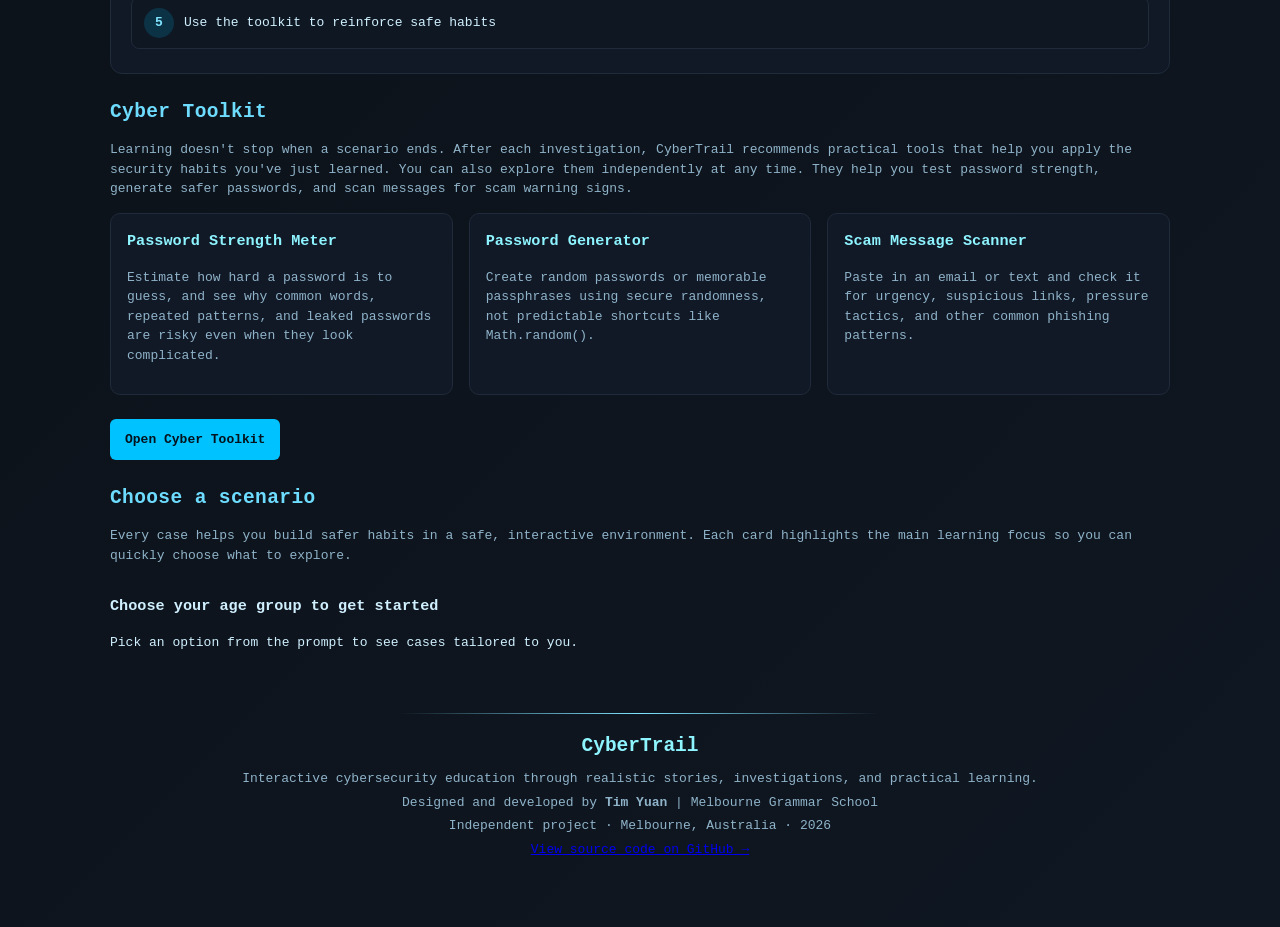
==== commit 2879fbfc: "Update index.html Added credits" ====
--- a/index.html
+++ b/index.html
@@ -164,6 +164,15 @@
     <div class="footer-line"></div>
     <h2>CyberTrail</h2>
     <p>Interactive cybersecurity education through realistic stories, investigations, and practical learning.</p>
+    <div class="footer-credit">
+      <p>Designed and developed by <strong>Tim Yuan</strong> | Melbourne Grammar School</p>
+      <p>Independent project · Melbourne, Australia · 2026</p>
+      <p>
+        <a href="https://github.com/copycat77842/CyberTrail" target="_blank" rel="noopener noreferrer">
+          View source code on GitHub →
+        </a>
+      </p>
+    </div>
   </footer>
 
   <script src="data/manifest.js"></script>
